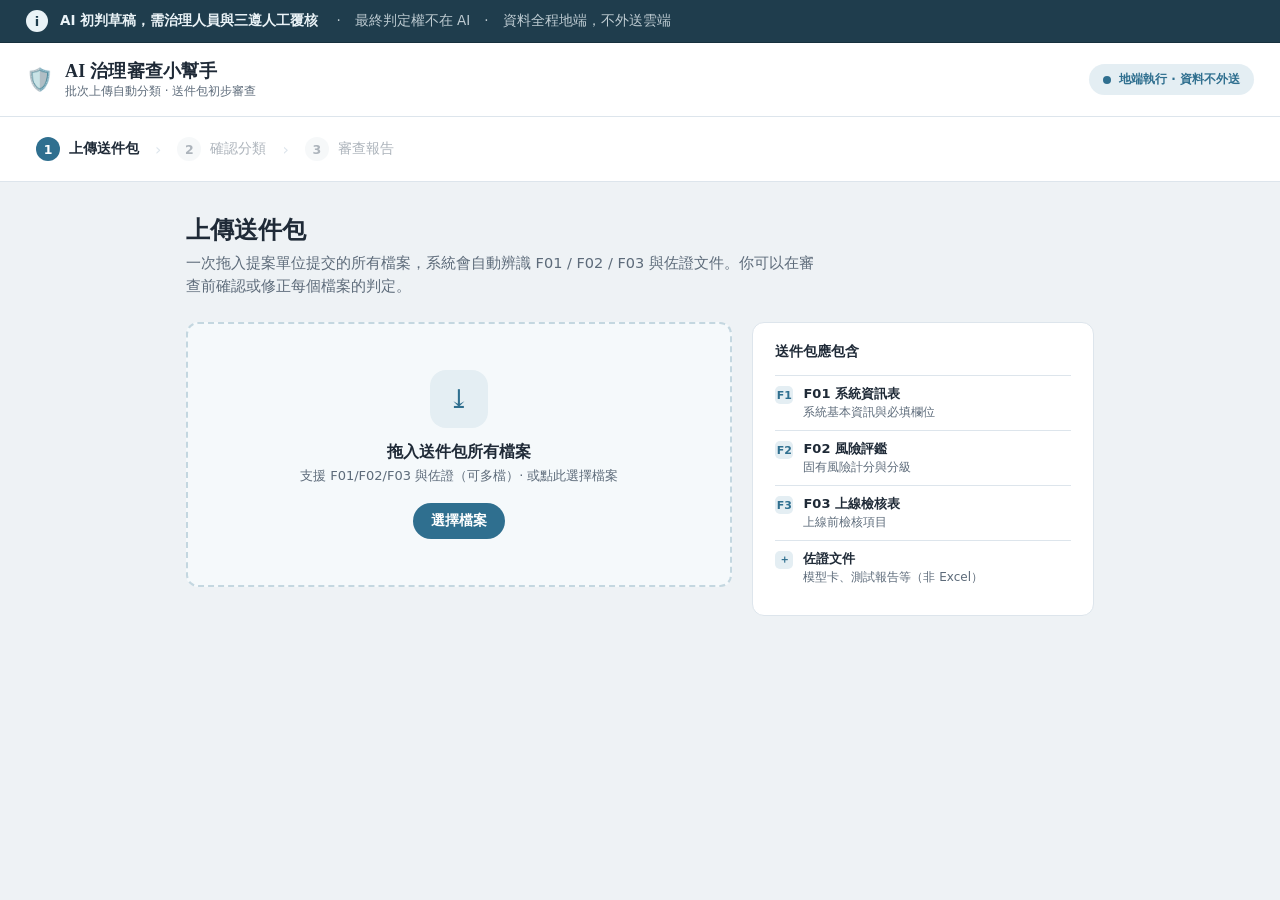
==== web/index.html @ 67807381 "feat: 高還原 Web 介面（FastAPI + 靜態前端，移植 Claude Design 設計稿） 把 Claude Design 設計稿 AI治理審查小幫手.dc.html 實作為可用的 W" ====
<!DOCTYPE html>
<html lang="zh-Hant">
<head>
  <meta charset="utf-8">
  <meta name="viewport" content="width=device-width, initial-scale=1">
  <title>AI 治理審查小幫手</title>
  <!-- 地端不外送：不載入任何外部資源（無 Google Fonts CDN）。字型用系統 CJK 堆疊。 -->
  <link rel="stylesheet" href="./styles.css">
</head>
<body>
  <div id="app"></div>
  <!-- 隱藏的真實檔案輸入：由「選擇檔案」按鈕觸發 -->
  <input id="file-input" type="file" multiple hidden>
  <script src="./app.js"></script>
</body>
</html>
---- web/styles.css ----
/* AI 治理審查小幫手 — 主題「沉穩信賴」（移植自 Claude Design .dc.html 的 THEME/SEV）。
   地端不外送：字型一律系統 CJK 堆疊，無外部請求。 */

:root {
  --bg: #eef2f5;
  --surface: #ffffff;
  --text: #1f2a37;
  --muted: #5d6b7a;
  --border: #dde5ec;
  --accent: #2f6f8f;
  --accent-text: #ffffff;
  --accent-soft: #e4eef3;
  --rad: 12px;
  --shadow: 0 1px 3px rgba(31, 42, 55, .08);
  --banner-bg: #1f3d4d;
  --banner-fg: #eaf3f7;
  --banner-border: #16303d;
  --drop-bg: #f5f9fb;
  --drop-border: #c4d7e0;
  --ok: #3f8a66;
  --ok-bg: #e9f5ef;

  --err-fg: #c0524a; --err-bg: #fbeceb; --err-border: #f1cec9;
  --warn-fg: #ad7a16; --warn-bg: #fbf3df; --warn-border: #efe1ba;
  --info-fg: #4a6b86; --info-bg: #eef3f7; --info-border: #dae5ee;

  --head-font: "Noto Serif TC", "Songti TC", "Songti SC", serif;
  --body-font: "Noto Sans TC", "PingFang TC", "Microsoft JhengHei", "Heiti TC", system-ui, sans-serif;
}

* { box-sizing: border-box; }
html, body { margin: 0; padding: 0; }
body {
  min-height: 100vh;
  background: var(--bg);
  color: var(--text);
  font-family: var(--body-font);
  -webkit-font-smoothing: antialiased;
}
select { font-family: inherit; }
button { font-family: inherit; cursor: pointer; }
::-webkit-scrollbar { width: 10px; height: 10px; }
::-webkit-scrollbar-thumb { background: rgba(0, 0, 0, .14); border-radius: 6px; }
@keyframes gv-spin { to { transform: rotate(360deg); } }

/* ── 固定頂部：橫幅 / 頁首 / 步驟器 ───────────────────────────── */
.gv-sticky { position: sticky; top: 0; z-index: 30; }

.gv-banner {
  display: flex; align-items: center; gap: 12px;
  padding: 10px 26px;
  background: var(--banner-bg); color: var(--banner-fg);
  border-bottom: 1px solid var(--banner-border);
}
.gv-banner .dot {
  flex: none; width: 22px; height: 22px; border-radius: 50%;
  display: grid; place-items: center;
  background: var(--banner-fg); color: var(--banner-bg);
  font-size: 13px; font-weight: 900;
}
.gv-banner .txt { font-size: 13.5px; line-height: 1.45; font-weight: 500; }
.gv-banner .txt strong { font-weight: 700; }
.gv-banner .txt span { opacity: .78; }

.gv-header {
  display: flex; align-items: center; justify-content: space-between; gap: 20px;
  padding: 16px 26px;
  background: var(--surface); border-bottom: 1px solid var(--border);
}
.gv-header .brand { display: flex; align-items: center; gap: 12px; }
.gv-header .brand .logo { font-size: 22px; }
.gv-header .brand .title { font-family: var(--head-font); font-weight: 700; font-size: 18px; letter-spacing: .2px; }
.gv-header .brand .sub { font-size: 12px; color: var(--muted); }
.gv-header .pill {
  display: flex; align-items: center; gap: 8px;
  padding: 7px 14px; border-radius: 999px;
  background: var(--accent-soft); color: var(--accent);
  font-size: 12px; font-weight: 600;
}
.gv-header .pill .dot { width: 8px; height: 8px; border-radius: 50%; background: var(--accent); }

.gv-steps {
  display: flex; align-items: center; gap: 6px;
  padding: 14px 26px;
  background: var(--surface); border-bottom: 1px solid var(--border);
}
.gv-step {
  display: flex; align-items: center; gap: 9px;
  border: none; background: transparent; padding: 6px 10px; border-radius: 8px;
  font-size: 13.5px;
}
.gv-step .num {
  width: 24px; height: 24px; flex: none; border-radius: 50%;
  display: grid; place-items: center; font-size: 12.5px; font-weight: 700;
}
.gv-step.cur { font-weight: 700; color: var(--text); }
.gv-step.cur .num { background: var(--accent); color: var(--accent-text); }
.gv-step.done { font-weight: 500; color: var(--muted); }
.gv-step.done .num { background: var(--accent-soft); color: var(--accent); }
.gv-step.todo { font-weight: 500; color: var(--muted); }
.gv-step.todo .num { background: var(--bg); color: var(--muted); }
.gv-step.disabled { cursor: default; opacity: .5; }
.gv-step-sep { color: var(--border); font-size: 16px; }

/* ── 內容區 ───────────────────────────────────────────────── */
.gv-main { max-width: 960px; margin: 0 auto; padding: 30px 26px 80px; }
.gv-h1 { font-family: var(--head-font); font-size: 24px; font-weight: 700; margin: 2px 0 6px; }
.gv-h1 .light { font-size: 15px; font-weight: 500; color: var(--muted); }
.gv-lead { color: var(--muted); font-size: 14.5px; line-height: 1.6; margin: 0 0 24px; max-width: 640px; }

.gv-error {
  margin: 0 0 18px; padding: 12px 16px; border-radius: 10px;
  background: var(--err-bg); color: var(--err-fg); border: 1px solid var(--err-border);
  font-size: 13.5px; font-weight: 600;
}

/* Step 1 上傳 */
.gv-upload-grid { display: grid; grid-template-columns: 1.6fr 1fr; gap: 20px; align-items: start; }
@media (max-width: 720px) { .gv-upload-grid { grid-template-columns: 1fr; } }
.gv-drop {
  text-align: left; appearance: none;
  border: 2px dashed var(--drop-border); background: var(--drop-bg);
  border-radius: var(--rad); padding: 46px 30px;
  display: flex; flex-direction: column; align-items: center; gap: 14px;
  transition: all .2s ease; width: 100%;
}
.gv-drop:hover, .gv-drop.dragover { border-color: var(--accent); background: var(--accent-soft); }
.gv-drop .ic {
  width: 58px; height: 58px; border-radius: 16px; display: grid; place-items: center;
  background: var(--accent-soft); color: var(--accent); font-size: 26px;
}
.gv-drop .big { font-weight: 700; font-size: 16px; color: var(--text); text-align: center; }
.gv-drop .small { font-size: 13px; color: var(--muted); margin-top: 4px; text-align: center; }
.gv-drop .cta {
  margin-top: 4px; padding: 9px 18px; border-radius: 999px;
  background: var(--accent); color: var(--accent-text); font-weight: 700; font-size: 13.5px;
}

.gv-aside {
  background: var(--surface); border: 1px solid var(--border);
  border-radius: var(--rad); padding: 20px 22px;
}
.gv-aside h3 { font-weight: 700; font-size: 14px; margin: 0 0 14px; }
.gv-aside .item { display: flex; gap: 10px; align-items: flex-start; padding: 9px 0; border-top: 1px solid var(--border); }
.gv-aside .tag {
  flex: none; margin-top: 1px; width: 18px; height: 18px; border-radius: 5px;
  background: var(--accent-soft); color: var(--accent);
  display: grid; place-items: center; font-size: 11px; font-weight: 900;
}
.gv-aside .name { font-size: 13px; line-height: 1.45; font-weight: 700; }
.gv-aside .note { color: var(--muted); font-size: 12px; }

.gv-filelist { background: var(--surface); border: 1px solid var(--border); border-radius: var(--rad); overflow: hidden; }
.gv-filelist .head {
  display: flex; align-items: center; justify-content: space-between;
  padding: 16px 20px; border-bottom: 1px solid var(--border); font-weight: 700; font-size: 14.5px;
}
.gv-row { display: flex; align-items: center; gap: 12px; padding: 13px 20px; border-top: 1px solid var(--border); }
.gv-row:first-child { border-top: none; }
.gv-row .ic { font-size: 18px; flex: none; }
.gv-row .meta { flex: 1; min-width: 0; }
.gv-row .fname { font-size: 13.5px; font-weight: 500; white-space: nowrap; overflow: hidden; text-overflow: ellipsis; }
.gv-row .fsize { font-size: 12px; color: var(--muted); }

/* 通用按鈕 */
.btn-primary {
  border: none; background: var(--accent); color: var(--accent-text);
  border-radius: 10px; padding: 13px 26px; font-weight: 700; font-size: 14.5px; box-shadow: var(--shadow);
}
.btn-primary:hover { filter: brightness(1.06); }
.btn-ghost {
  border: 1px solid var(--border); background: transparent; color: var(--muted);
  border-radius: 10px; padding: 12px 20px; font-weight: 600; font-size: 14px;
}
.btn-small { border: 1px solid var(--border); background: transparent; color: var(--muted); border-radius: 8px; padding: 7px 14px; font-size: 13px; }
.row-end { display: flex; justify-content: flex-end; margin-top: 22px; }
.row-split { display: flex; align-items: center; justify-content: space-between; gap: 16px; margin-top: 22px; }

/* Step 2 分類 */
.gv-chips { display: flex; flex-wrap: wrap; gap: 8px; margin-bottom: 18px; }
.gv-chip {
  display: inline-flex; align-items: center; gap: 7px; padding: 6px 13px; border-radius: 999px;
  font-size: 12.5px; font-weight: 500; border: 1px solid var(--border);
}
.gv-classify-row { padding: 13px 18px; border-top: 1px solid var(--border); }
.gv-classify-row:first-child { border-top: none; }
.gv-classify-row.flagged { box-shadow: inset 3px 0 0 var(--warn-border); }
.gv-classify-row .line { display: flex; align-items: center; gap: 12px; }
.gv-classify-row .ic { font-size: 18px; flex: none; }
.gv-classify-row .body { flex: 1; min-width: 0; }
.gv-classify-row .top { display: flex; align-items: center; gap: 8px; }
.gv-classify-row .fname { font-size: 13.5px; font-weight: 600; white-space: nowrap; overflow: hidden; text-overflow: ellipsis; }
.gv-classify-row .reason { font-size: 12px; color: var(--muted); margin-top: 3px; line-height: 1.4; }
.gv-flag {
  flex: none; font-size: 11px; font-weight: 700; padding: 2px 8px; border-radius: 6px;
  background: var(--warn-bg); color: var(--warn-fg); border: 1px solid var(--warn-border);
}
.gv-select {
  flex: none; appearance: none; border: 1px solid var(--border); background: var(--bg); color: var(--text);
  border-radius: 9px; padding: 9px 30px 9px 13px; font-size: 13px; font-weight: 600;
  background-image: url('data:image/svg+xml;utf8,<svg xmlns="http://www.w3.org/2000/svg" width="12" height="12" viewBox="0 0 12 12"><path d="M2 4l4 4 4-4" stroke="%23888" stroke-width="1.6" fill="none" stroke-linecap="round"/></svg>');
  background-repeat: no-repeat; background-position: right 11px center;
}

/* Step 3 報告 */
.gv-summary {
  background: var(--surface); border: 1px solid var(--border);
  border-left: 6px solid var(--bar); border-radius: var(--rad); box-shadow: var(--shadow); overflow: hidden;
}
.gv-summary .top {
  display: flex; flex-wrap: wrap; align-items: center; justify-content: space-between; gap: 20px; padding: 24px 26px;
}
.gv-summary .lead { display: flex; align-items: center; gap: 18px; min-width: 260px; }
.gv-summary .badge {
  flex: none; width: 60px; height: 60px; border-radius: 16px; display: grid; place-items: center; font-size: 30px;
}
.gv-summary .title { font-family: var(--head-font); font-size: 23px; font-weight: 700; }
.gv-summary .subline { font-size: 13.5px; color: var(--muted); margin-top: 3px; }
.gv-tiles { display: flex; gap: 10px; }
.gv-tile { min-width: 92px; text-align: center; padding: 14px 16px; border-radius: 12px; border: 1px solid; }
.gv-tile.big { outline: 2px solid; outline-offset: 1px; }
.gv-tile .n { font-size: 26px; font-weight: 900; line-height: 1; }
.gv-tile .l { font-size: 12px; margin-top: 5px; font-weight: 600; }
.gv-summary .foot {
  display: flex; flex-wrap: wrap; align-items: center; gap: 10px;
  padding: 13px 26px; background: var(--bg); border-top: 1px solid var(--border);
}
.gv-summary .foot .note { font-size: 12.5px; color: var(--muted); }
.gv-summary .foot .spacer { margin-left: auto; }

.gv-filters { display: flex; gap: 6px; margin: 24px 0 14px; }
.gv-filter {
  appearance: none; padding: 8px 16px; border-radius: 999px; font-size: 13px; font-weight: 600;
  transition: all .2s; border: 1px solid var(--border); background: var(--surface); color: var(--muted);
}
.gv-filter.active { border-color: var(--accent); background: var(--accent); color: var(--accent-text); }

.gv-findings { display: flex; flex-direction: column; gap: 10px; }
.gv-finding { background: var(--surface); border: 1px solid var(--border); border-radius: var(--rad); overflow: hidden; }
.gv-finding.err.open { border-color: var(--err-border); box-shadow: 0 1px 4px var(--err-bg); }
.gv-finding > .fbtn {
  width: 100%; appearance: none; border: none; background: transparent; text-align: left;
  display: flex; align-items: center; gap: 13px; padding: 15px 18px;
}
.gv-finding .fbadge {
  flex: none; width: 26px; height: 26px; border-radius: 8px; display: grid; place-items: center;
  font-size: 13px; font-weight: 900;
}
.gv-finding .fsev { flex: none; font-size: 11px; font-weight: 800; letter-spacing: .4px; text-transform: uppercase; }
.gv-finding .ftitle { flex: 1; font-size: 14.5px; font-weight: 700; color: var(--text); }
.gv-finding .floc {
  flex: none; font-size: 12px; color: var(--muted); background: var(--bg);
  border: 1px solid var(--border); padding: 3px 9px; border-radius: 7px;
}
.gv-finding .fcaret { flex: none; color: var(--muted); font-size: 14px; transition: transform .2s; }
.gv-finding.open .fcaret { transform: rotate(180deg); }
.gv-finding .fbody { padding: 2px 18px 18px 57px; }
.gv-compare { display: flex; gap: 10px; margin: 6px 0 13px; flex-wrap: wrap; }
.gv-compare .col { flex: 1; min-width: 140px; border-radius: 9px; padding: 10px 13px; border: 1px solid var(--border); background: var(--bg); }
.gv-compare .k { font-size: 11px; color: var(--muted); font-weight: 600; margin-bottom: 3px; }
.gv-compare .v { font-size: 13.5px; font-weight: 700; }
.gv-compare .expected .v { color: var(--ok); }
.gv-finding .fmsg { margin: 0; font-size: 13.5px; line-height: 1.65; color: var(--text); white-space: pre-wrap; }
.gv-finding .fmsg + .fmsg { margin-top: 6px; }
.gv-finding .fcode-line { display: flex; align-items: center; gap: 8px; margin-top: 11px; }
.gv-finding code, .gv-finding .fcode {
  font-size: 11.5px; color: var(--muted); background: var(--bg);
  border: 1px solid var(--border); padding: 2px 8px; border-radius: 6px;
}
.gv-finding .fhint { font-size: 11.5px; color: var(--muted); }

/* LLM 佐證彙整表（多行 Markdown 表格） */
.md-table { border-collapse: collapse; width: 100%; margin: 8px 0; font-size: 12.5px; }
.md-table th, .md-table td { border: 1px solid var(--border); padding: 6px 9px; text-align: left; vertical-align: top; }
.md-table th { background: var(--bg); font-weight: 700; }

/* 審查中遮罩 */
.gv-overlay { position: fixed; inset: 0; z-index: 50; background: rgba(20, 24, 30, .32); display: grid; place-items: center; }
.gv-overlay .box {
  background: var(--surface); border-radius: 16px; padding: 34px 44px;
  display: flex; flex-direction: column; align-items: center; gap: 16px; box-shadow: 0 18px 50px rgba(0, 0, 0, .25);
}
.gv-overlay .spin {
  width: 40px; height: 40px; border: 4px solid var(--accent-soft); border-top-color: var(--accent);
  border-radius: 50%; animation: gv-spin .8s linear infinite;
}
.gv-overlay .t { font-weight: 700; font-size: 15px; }
.gv-overlay .s { font-size: 12.5px; color: var(--muted); }

.btn-download {
  border: 1px solid var(--accent); background: var(--accent-soft); color: var(--accent);
  border-radius: 10px; padding: 12px 22px; font-weight: 700; font-size: 14px;
}
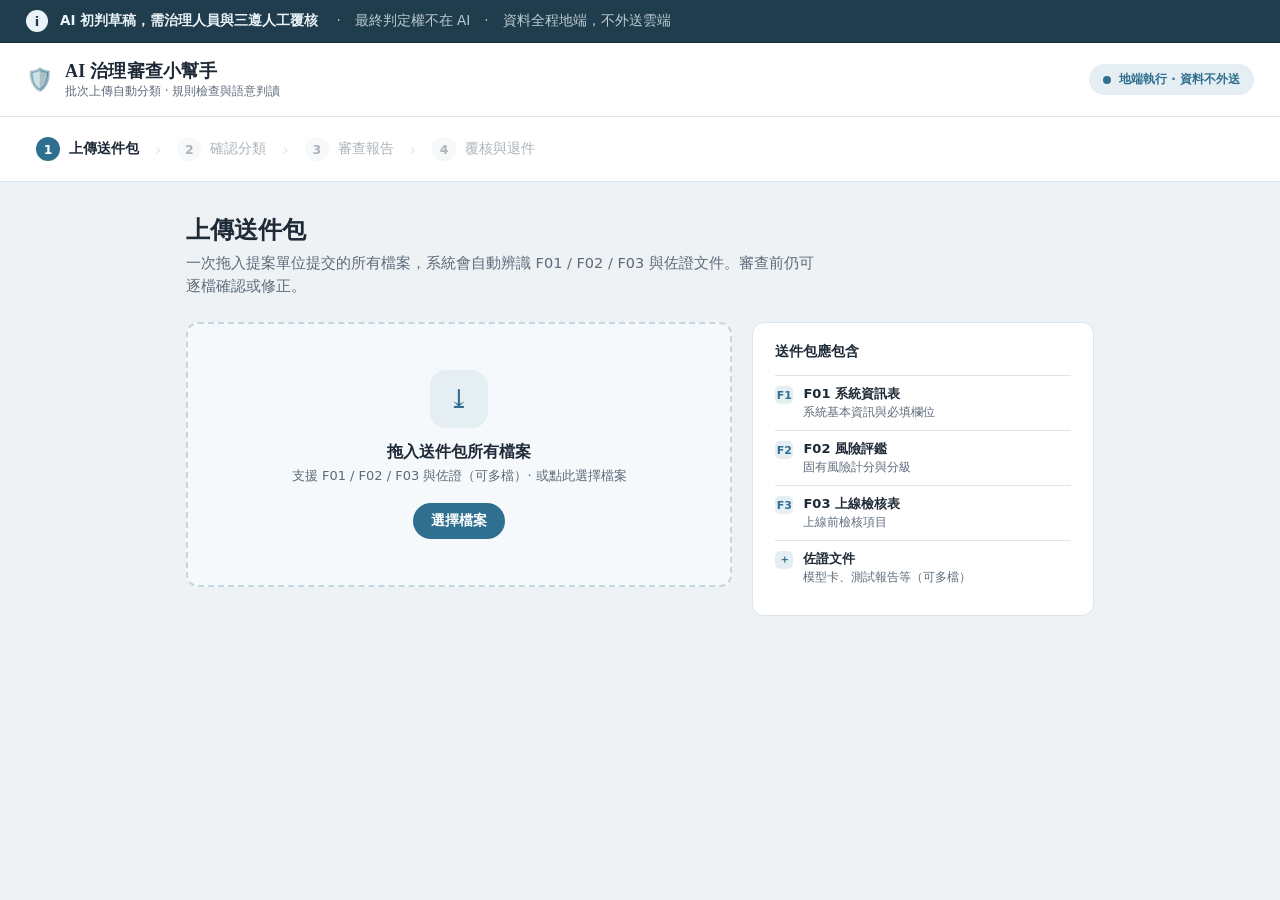
==== commit e4f5e72e: "feat(review): add defect-first review workflow" ====
--- a/web/index.html
+++ b/web/index.html
@@ -9,6 +9,9 @@
 </head>
 <body>
   <div id="app"></div>
+  <!-- 報告頁 modal / toast 必須留在 #app 外，避免狀態重繪時被一併移除。 -->
+  <div class="mask" id="mask" hidden></div>
+  <div class="toast" id="toast" role="status" aria-live="polite" hidden></div>
   <!-- 隱藏的真實檔案輸入：由「選擇檔案」按鈕觸發 -->
   <input id="file-input" type="file" multiple hidden>
   <script src="./app.js"></script>
--- a/web/styles.css
+++ b/web/styles.css
@@ -24,6 +24,11 @@
   --warn-fg: #ad7a16; --warn-bg: #fbf3df; --warn-border: #efe1ba;
   --info-fg: #4a6b86; --info-bg: #eef3f7; --info-border: #dae5ee;
 
+  /* 審查報告 v2 僅新增這三個 token；其餘沿用既有主題。 */
+  --row-attn: #fdf9ef;
+  --chip-bg: #eef2f5;
+  --dim: #8c98a4;
+
   --head-font: "Noto Serif TC", "Songti TC", "Songti SC", serif;
   --body-font: "Noto Sans TC", "PingFang TC", "Microsoft JhengHei", "Heiti TC", system-ui, sans-serif;
 }
@@ -83,11 +88,12 @@
   display: flex; align-items: center; gap: 6px;
   padding: 14px 26px;
   background: var(--surface); border-bottom: 1px solid var(--border);
+  overflow-x: auto;
 }
 .gv-step {
   display: flex; align-items: center; gap: 9px;
   border: none; background: transparent; padding: 6px 10px; border-radius: 8px;
-  font-size: 13.5px;
+  font-size: 13.5px; flex: none;
 }
 .gv-step .num {
   width: 24px; height: 24px; flex: none; border-radius: 50%;
@@ -114,7 +120,7 @@
   font-size: 13.5px; font-weight: 600;
 }
 
-/* Step 1 上傳 */
+/* Step 1 批次上傳 */
 .gv-upload-grid { display: grid; grid-template-columns: 1.6fr 1fr; gap: 20px; align-items: start; }
 @media (max-width: 720px) { .gv-upload-grid { grid-template-columns: 1fr; } }
 .gv-drop {
@@ -135,7 +141,6 @@
   margin-top: 4px; padding: 9px 18px; border-radius: 999px;
   background: var(--accent); color: var(--accent-text); font-weight: 700; font-size: 13.5px;
 }
-
 .gv-aside {
   background: var(--surface); border: 1px solid var(--border);
   border-radius: var(--rad); padding: 20px 22px;
@@ -149,11 +154,14 @@
 }
 .gv-aside .name { font-size: 13px; line-height: 1.45; font-weight: 700; }
 .gv-aside .note { color: var(--muted); font-size: 12px; }
-
-.gv-filelist { background: var(--surface); border: 1px solid var(--border); border-radius: var(--rad); overflow: hidden; }
+.gv-filelist {
+  background: var(--surface); border: 1px solid var(--border);
+  border-radius: var(--rad); overflow: hidden;
+}
 .gv-filelist .head {
   display: flex; align-items: center; justify-content: space-between;
-  padding: 16px 20px; border-bottom: 1px solid var(--border); font-weight: 700; font-size: 14.5px;
+  padding: 16px 20px; border-bottom: 1px solid var(--border);
+  font-weight: 700; font-size: 14.5px;
 }
 .gv-row { display: flex; align-items: center; gap: 12px; padding: 13px 20px; border-top: 1px solid var(--border); }
 .gv-row:first-child { border-top: none; }
@@ -168,6 +176,7 @@
   border-radius: 10px; padding: 13px 26px; font-weight: 700; font-size: 14.5px; box-shadow: var(--shadow);
 }
 .btn-primary:hover { filter: brightness(1.06); }
+.btn-primary:disabled { cursor: default; filter: none; opacity: .5; }
 .btn-ghost {
   border: 1px solid var(--border); background: transparent; color: var(--muted);
   border-radius: 10px; padding: 12px 20px; font-weight: 600; font-size: 14px;
@@ -176,11 +185,11 @@
 .row-end { display: flex; justify-content: flex-end; margin-top: 22px; }
 .row-split { display: flex; align-items: center; justify-content: space-between; gap: 16px; margin-top: 22px; }
 
-/* Step 2 分類 */
+/* Step 2 分類確認 / 報告 metadata */
 .gv-chips { display: flex; flex-wrap: wrap; gap: 8px; margin-bottom: 18px; }
 .gv-chip {
-  display: inline-flex; align-items: center; gap: 7px; padding: 6px 13px; border-radius: 999px;
-  font-size: 12.5px; font-weight: 500; border: 1px solid var(--border);
+  display: inline-flex; align-items: center; gap: 7px; padding: 6px 13px;
+  border-radius: 999px; font-size: 12.5px; font-weight: 500; border: 1px solid var(--border);
 }
 .gv-classify-row { padding: 13px 18px; border-top: 1px solid var(--border); }
 .gv-classify-row:first-child { border-top: none; }
@@ -195,14 +204,31 @@
   flex: none; font-size: 11px; font-weight: 700; padding: 2px 8px; border-radius: 6px;
   background: var(--warn-bg); color: var(--warn-fg); border: 1px solid var(--warn-border);
 }
+.gv-review-options { display: flex; flex-wrap: wrap; gap: 16px; margin: 0 0 18px; }
+.gv-review-options label { display: grid; gap: 6px; color: var(--muted); font-size: 13px; font-weight: 600; }
+.gv-review-meta { margin: 22px 0; padding: 20px; background: var(--surface); border: 1px solid var(--border); border-radius: 12px; }
+.gv-meta-grid { display: grid; grid-template-columns: repeat(2, minmax(0, 1fr)); gap: 12px 20px; }
+.gv-meta-grid > div { display: grid; gap: 4px; min-width: 0; }
+.gv-meta-grid strong { color: var(--muted); font-size: 12px; }
+.gv-meta-grid span { overflow-wrap: anywhere; font-size: 13px; }
+@media (max-width: 720px) { .gv-meta-grid { grid-template-columns: 1fr; } }
 .gv-select {
   flex: none; appearance: none; border: 1px solid var(--border); background: var(--bg); color: var(--text);
   border-radius: 9px; padding: 9px 30px 9px 13px; font-size: 13px; font-weight: 600;
   background-image: url('data:image/svg+xml;utf8,<svg xmlns="http://www.w3.org/2000/svg" width="12" height="12" viewBox="0 0 12 12"><path d="M2 4l4 4 4-4" stroke="%23888" stroke-width="1.6" fill="none" stroke-linecap="round"/></svg>');
   background-repeat: no-repeat; background-position: right 11px center;
 }
-
-/* Step 3 報告 */
+@media (max-width: 640px) {
+  .gv-classify-row .line { align-items: flex-start; flex-wrap: wrap; }
+  .gv-classify-row .body { flex-basis: calc(100% - 34px); }
+  .gv-classify-row .gv-select { width: 100%; }
+  .row-split { align-items: stretch; flex-wrap: wrap; }
+  .row-split > button { flex: 1 1 180px; }
+  .gv-main { padding-right: 18px; padding-left: 18px; }
+  .gv-steps { padding-right: 18px; padding-left: 18px; }
+}
+
+/* 報告 */
 .gv-summary {
   background: var(--surface); border: 1px solid var(--border);
   border-left: 6px solid var(--bar); border-radius: var(--rad); box-shadow: var(--shadow); overflow: hidden;
@@ -279,6 +305,7 @@
 .gv-overlay .box {
   background: var(--surface); border-radius: 16px; padding: 34px 44px;
   display: flex; flex-direction: column; align-items: center; gap: 16px; box-shadow: 0 18px 50px rgba(0, 0, 0, .25);
+  width: min(420px, calc(100vw - 32px)); text-align: center;
 }
 .gv-overlay .spin {
   width: 40px; height: 40px; border: 4px solid var(--accent-soft); border-top-color: var(--accent);
@@ -291,3 +318,479 @@
   border: 1px solid var(--accent); background: var(--accent-soft); color: var(--accent);
   border-radius: 10px; padding: 12px 22px; font-weight: 700; font-size: 14px;
 }
+
+/* ── Step 3 報告改版：Hero 結論條 / 其他待處理 / 檢核項狀態總覽 / 彙整參考 ── */
+
+/* Hero 結論條：錯誤數 + 待確認項比例 + 主因，一眼定調整份報告要不要處理。 */
+.gv-hero-conclusion {
+  display: inline-block; margin-top: 8px;
+  font-size: 13.5px; font-weight: 600; line-height: 1.4;
+  border-radius: 8px; padding: 7px 12px;
+}
+.gv-hero-conclusion.attn { background: var(--warn-bg); border: 1px solid var(--warn-border); color: var(--warn-fg); }
+.gv-hero-conclusion.ok { background: var(--ok-bg); border: 1px solid var(--ok-bg); color: var(--ok); }
+
+/* 章節共用標題（serif，比 gv-h1 略小，供三個新章節使用）＋ 上下節奏間距。 */
+.gv-h2 { font-family: var(--head-font); font-size: 18px; font-weight: 700; margin: 0; }
+.gv-others, .gv-matrix, .gv-reference { margin-top: 26px; }
+
+/* 其他待處理：非項次 error/warn，沿用 .gv-finding 卡片，只有存在時才渲染整節。 */
+.gv-others .gv-h2 { margin-bottom: 14px; }
+
+/* AI 判讀降級提示帶：端點連不上/中止時的顯著（非紅、琥珀）資訊帶，緊接 hero 之下。 */
+.gv-notices { margin-top: 18px; background: var(--warn-bg); border: 1px solid var(--warn-border); border-radius: var(--rad); padding: 12px 16px; }
+.gv-notices-head { font-weight: 700; color: var(--warn-fg); margin-bottom: 6px; font-size: 13.5px; }
+.gv-notices ul { margin: 0; padding-left: 20px; }
+.gv-notices li { color: var(--text); font-size: 13px; line-height: 1.5; margin: 3px 0; }
+.gv-notices strong { color: var(--warn-fg); }
+
+/* ① 檢核項狀態總覽：章節標頭（標題＋濾鏡並排）。 */
+.gv-matrix-head {
+  display: flex; align-items: center; justify-content: space-between; flex-wrap: wrap;
+  gap: 12px; margin-bottom: 14px;
+}
+.gv-matrix-filters { display: flex; gap: 6px; flex-wrap: wrap; }
+
+/* 總覽表白卡：橫向捲動避免窄螢幕擠壓，表格本身滿版。 */
+.gv-matrix-card {
+  background: var(--surface); border: 1px solid var(--border); border-radius: var(--rad);
+  box-shadow: var(--shadow); overflow-x: auto;
+}
+.gv-matrix-card table { width: 100%; border-collapse: collapse; font-size: 12.5px; }
+.gv-matrix-card th {
+  text-align: left; font-size: 11.5px; font-weight: 700; color: var(--muted);
+  background: var(--bg); padding: 9px 12px; white-space: nowrap;
+  border-bottom: 1px solid var(--border);
+}
+.gv-matrix-card td { padding: 8px 12px; border-top: 1px solid var(--border); vertical-align: middle; }
+.gv-matrix-card tbody tr:first-child td { border-top: none; }
+
+.gv-mrow { cursor: pointer; }
+.gv-mrow:not(.row-attn):not(.row-err):hover td { background: var(--bg); }
+/* 有問題的列淡色提示：先給不支援 color-mix 的瀏覽器一個純色後備，再用 color-mix 淡化。 */
+.gv-mrow.row-attn td { background: var(--warn-bg); background: color-mix(in srgb, var(--warn-bg) 45%, var(--surface)); }
+.gv-mrow.row-err td { background: var(--err-bg); background: color-mix(in srgb, var(--err-bg) 45%, var(--surface)); }
+
+.gv-mcaret { text-align: right; }
+.gv-matrix-card .fcaret { display: inline-block; color: var(--muted); font-size: 14px; transition: transform .2s; }
+.gv-mrow.open .fcaret { transform: rotate(180deg); }
+
+/* 狀態格：小色塊 label，依 kind 上色；white-space:nowrap 避免欄位內折行。 */
+.st-ok, .st-warn, .st-undet, .st-err, .st-none, .st-skip { font-weight: 600; font-size: 12px; white-space: nowrap; }
+.st-ok { color: var(--ok); }
+.st-warn { color: var(--warn-fg); }
+.st-undet { color: var(--muted); }
+.st-err { color: var(--err-fg); }
+.st-none { color: var(--muted); }
+/* 本次未判讀（不適用／佐證空白）：字重與飽和度都壓低，不與 ✓/▲/？ 爭取 triage 注意力。 */
+.st-skip { color: var(--muted); font-weight: 500; opacity: .75; }
+
+/* 摘要欄：單行省略號，完整內容在展開列 / title 屬性。 */
+.gv-mgist {
+  max-width: 220px; color: var(--muted); font-size: 12px;
+  white-space: nowrap; overflow: hidden; text-overflow: ellipsis;
+}
+
+/* 展開明細列：淺底色卡片，內含每個附掛 finding 的完整明細（沿用 .fbody）。 */
+.gv-matrix-detail td { background: var(--drop-bg); padding: 14px 16px; border-top: none; }
+.gv-mdetail-finding { padding: 4px 0; }
+.gv-mdetail-head { font-size: 12.5px; font-weight: 700; margin-bottom: 2px; }
+.gv-mdetail-sep { border-top: 1px solid var(--border); margin: 12px 0; }
+.gv-mdetail-empty { font-size: 13px; color: var(--muted); padding: 4px 0; }
+.gv-mdetail-refs { margin-top: 10px; font-size: 12px; color: var(--muted); }
+
+/* 文件內容（參考）：提案單位填寫原文與佐證引用片段。原文保留斷行，過長時區塊內捲動，
+   不讓一段長文把整列撐開。 */
+.gv-src { display: flex; flex-direction: column; gap: 10px; margin-top: 6px; }
+.gv-src-label { font-size: 12px; font-weight: 600; color: var(--muted); }
+.gv-src-note { font-size: 12px; color: var(--muted); margin: 2px 0; }
+.gv-src-text {
+  margin-top: 3px; padding: 8px 10px; border-left: 3px solid var(--border);
+  background: var(--bg); border-radius: 4px;
+  font-size: 13px; line-height: 1.65; white-space: pre-wrap; word-break: break-word;
+  max-height: 220px; overflow-y: auto;
+}
+/* 上線內容中「提案沒寫過」的句子；用底色標示而非改字色，維持原文可讀性。 */
+.gv-src-text mark { background: var(--warn-bg); color: inherit; padding: 0 2px; border-radius: 2px; }
+
+/* 總覽表 / 分頁清單的空狀態：虛線框，與資料卡明顯區隔。 */
+.gv-matrix-empty {
+  border: 1px dashed var(--border); border-radius: var(--rad); background: var(--drop-bg);
+  color: var(--muted); font-size: 13.5px; text-align: center; padding: 26px 20px;
+}
+
+/* ② 彙整參考：預設收合教師卡；展開後上方分頁 + 下方內容。 */
+.gv-ref-teaser {
+  width: 100%; display: flex; align-items: center; gap: 14px; text-align: left;
+  appearance: none; border: 1px solid var(--border); background: var(--surface);
+  border-radius: var(--rad); padding: 16px 20px; box-shadow: var(--shadow);
+}
+.gv-ref-teaser .badge {
+  flex: none; width: 30px; height: 30px; border-radius: 9px; display: grid; place-items: center;
+  background: var(--accent-soft); color: var(--accent); font-weight: 800; font-size: 13px;
+}
+.gv-ref-teaser .body { flex: 1; min-width: 0; }
+.gv-ref-teaser .title { font-weight: 700; font-size: 14.5px; color: var(--text); }
+.gv-ref-teaser .sum {
+  font-size: 12.5px; color: var(--muted); margin-top: 2px;
+  white-space: nowrap; overflow: hidden; text-overflow: ellipsis;
+}
+.gv-ref-teaser .fcaret { flex: none; color: var(--muted); font-size: 14px; transition: transform .2s; }
+.gv-ref-teaser .fcaret.open { transform: rotate(180deg); }
+.gv-ref-tabs { display: flex; gap: 6px; flex-wrap: wrap; margin: 14px 0 12px; }
+.gv-ref-body { margin-top: 2px; }
+
+/* ── Step 3 report v2：缺陷分流 / 逐項覆核 ─────────────────────── */
+
+/* 分層進度：先完成的檢查先出場，避免長時間以全螢幕遮罩阻斷操作。 */
+.gv-layers {
+  display: flex; flex-wrap: wrap; align-items: center; gap: 10px;
+  margin-bottom: 16px; padding: 11px 16px;
+  background: var(--surface); border: 1px solid var(--border);
+  border-radius: var(--rad); box-shadow: var(--shadow);
+}
+.gv-layer {
+  display: inline-flex; align-items: center; gap: 7px;
+  padding: 4px 10px; border-radius: 999px;
+  background: var(--chip-bg); color: var(--muted);
+  font-size: 12.5px; font-weight: 600;
+}
+.gv-layer .d { width: 7px; height: 7px; border-radius: 50%; background: var(--dim); }
+.gv-layer.done { color: var(--ok); background: var(--ok-bg); }
+.gv-layer.done .d { background: var(--ok); }
+.gv-layer.run, .gv-layer.running { color: var(--warn-fg); background: var(--warn-bg); }
+.gv-layer.run .d, .gv-layer.running .d {
+  background: var(--warn-fg); animation: gv-pulse 1.1s ease-in-out infinite;
+}
+.gv-layer.skipped { color: var(--dim); background: var(--chip-bg); }
+.gv-layers .rerun {
+  margin-left: auto; padding: 6px 12px;
+  border: 1px solid var(--border); border-radius: 8px;
+  background: transparent; color: var(--muted);
+  font-size: 12.5px; font-weight: 600;
+}
+.gv-layers .rerun:hover { background: var(--bg); }
+@keyframes gv-pulse { 50% { opacity: .25; } }
+
+/* Hero 的標題即初判結果；規則層結果只在 tile 內呈現。 */
+.gv-hero {
+  overflow: hidden;
+  background: var(--surface); border: 1px solid var(--border);
+  border-left: 6px solid var(--warn-fg); border-radius: var(--rad);
+  box-shadow: var(--shadow);
+}
+.gv-hero.pass, .gv-hero.passed { border-left-color: var(--ok); }
+.gv-hero .top { display: flex; align-items: flex-start; gap: 16px; padding: 22px 24px 18px; }
+.gv-hero .hero-copy { min-width: 0; }
+.gv-hero .lead { display: flex; align-items: flex-start; gap: 16px; min-width: 0; }
+.gv-hero .badge {
+  flex: none; display: grid; place-items: center;
+  width: 56px; height: 56px; border-radius: 16px;
+  background: var(--warn-bg); color: var(--warn-fg); font-size: 27px;
+}
+.gv-hero.pass .badge, .gv-hero.passed .badge { background: var(--ok-bg); color: var(--ok); }
+.gv-hero .verdict {
+  color: var(--warn-fg); font-family: var(--head-font);
+  font-size: 23px; font-weight: 700; line-height: 1.25;
+}
+.gv-hero.pass .verdict, .gv-hero.passed .verdict { color: var(--ok); }
+.gv-hero .subline { margin-top: 4px; color: var(--muted); font-size: 13px; }
+.gv-hero .because {
+  max-width: 640px; margin-top: 9px;
+  font-size: 14.5px; line-height: 1.65; text-wrap: pretty;
+}
+.gv-hero .gv-tiles {
+  display: grid; grid-template-columns: repeat(4, minmax(0, 1fr));
+  gap: 10px; padding: 0 24px 18px;
+}
+.gv-hero .gv-tile {
+  min-width: 0; padding: 13px 12px; text-align: center;
+  background: var(--bg); border: 1px solid var(--border); border-radius: 12px;
+}
+.gv-hero .gv-tile .n { font-size: 25px; font-weight: 900; line-height: 1; }
+.gv-hero .gv-tile .l { margin-top: 5px; color: var(--muted); font-size: 11.5px; font-weight: 600; }
+.gv-hero .gv-tile.risk {
+  color: var(--tile-fg, var(--ok));
+  background: var(--tile-bg, var(--ok-bg));
+  border-color: var(--tile-border, var(--ok-bg));
+}
+.gv-hero .gv-tile.risk .n, .gv-hero .gv-tile.risk .l { color: inherit; }
+.gv-hero .gv-tile.attn {
+  color: var(--warn-fg); background: var(--warn-bg); border-color: var(--warn-border);
+  outline: 2px solid var(--warn-border); outline-offset: 1px;
+}
+.gv-hero .gv-tile.attn .n, .gv-hero .gv-tile.attn .l { color: inherit; }
+.gv-hero .gv-tile.rules { text-align: left; }
+.gv-hero .gv-tile.rules .n { color: var(--ok); font-size: 13px; font-weight: 700; }
+.gv-hero .gv-tile.rules.error .n { color: var(--err-fg); }
+.gv-hero .gv-tile.rules .l { margin-top: 4px; line-height: 1.5; }
+.gv-hero .foot {
+  display: flex; flex-wrap: wrap; align-items: center; gap: 10px;
+  padding: 13px 24px; background: var(--bg); border-top: 1px solid var(--border);
+}
+.gv-hero .foot .note { margin-left: auto; color: var(--muted); font-size: 12.5px; }
+
+/* 報告頁按鈕尺寸依 handoff 收斂；上傳與分類頁的既有按鈕不受影響。 */
+.gv-hero .btn-primary, .gv-card .btn-primary, .gv-foot .btn-primary, .modal .btn-primary {
+  padding: 10px 18px; font-size: 13.5px;
+}
+.gv-hero .btn-ghost, .gv-card .btn-ghost, .gv-foot .btn-ghost, .modal .btn-ghost {
+  padding: 9px 16px; background: var(--surface); font-size: 13px;
+}
+.gv-hero .btn-ghost:hover, .gv-card .btn-ghost:hover,
+.gv-foot .btn-ghost:hover, .modal .btn-ghost:hover { background: var(--bg); }
+
+/* 缺陷清單 / 檢核項總覽切換與覆核進度。 */
+.gv-viewbar {
+  display: flex; flex-wrap: wrap; align-items: center; gap: 8px;
+  margin: 24px 0 12px;
+}
+.gv-viewbar h2 { margin: 0 8px 0 0; font-family: var(--head-font); font-size: 18px; font-weight: 700; }
+.gv-tab {
+  appearance: none; padding: 7px 15px;
+  border: 1px solid var(--border); border-radius: 999px;
+  background: var(--surface); color: var(--muted);
+  font-size: 13px; font-weight: 600;
+}
+.gv-tab.active, .gv-tab[aria-selected="true"] {
+  border-color: var(--accent); background: var(--accent); color: var(--accent-text);
+}
+.gv-progress {
+  display: flex; align-items: center; gap: 9px; margin-left: auto;
+  color: var(--muted); font-size: 12.5px; font-weight: 600;
+}
+.gv-progress .bar {
+  width: 96px; height: 6px; overflow: hidden;
+  background: var(--border); border-radius: 4px;
+}
+.gv-progress .bar i { display: block; height: 100%; background: var(--accent); }
+
+/* 兩個視圖共用的白卡、共通事實帶與同值欄收起帶。 */
+.gv-card {
+  overflow: hidden; background: var(--surface);
+  border: 1px solid var(--border); border-radius: var(--rad); box-shadow: var(--shadow);
+}
+.gv-common {
+  display: flex; flex-wrap: wrap; align-items: center; gap: 12px;
+  padding: 12px 16px; background: var(--warn-bg); border-bottom: 1px solid var(--warn-border);
+}
+.gv-common .t { color: var(--warn-fg); font-size: 13.5px; font-weight: 700; }
+.gv-common .s { color: var(--muted); font-size: 12.5px; }
+.gv-common .a {
+  margin-left: auto; padding: 6px 12px;
+  border: 1px solid var(--warn-border); border-radius: 8px;
+  background: var(--surface); color: var(--warn-fg);
+  font-size: 12.5px; font-weight: 700;
+}
+.gv-uniform {
+  display: flex; flex-wrap: wrap; align-items: center; gap: 8px;
+  padding: 9px 16px; background: var(--bg); border-bottom: 1px solid var(--border);
+  color: var(--muted); font-size: 12px;
+}
+.gv-uniform code {
+  padding: 2px 7px; background: var(--surface);
+  border: 1px solid var(--border); border-radius: 5px; font-size: 11.5px;
+}
+.gv-uniform .uniform-toggle { margin-left: auto; padding: 4px 10px; font-size: 12px; }
+.uniform-detail { padding: 10px 16px 14px; color: var(--muted); }
+.uniform-detail > div + div { margin-top: 3px; }
+.gv-card-actions {
+  display: flex; flex-wrap: wrap; align-items: center; gap: 10px;
+  padding: 12px 16px; background: var(--bg); border-top: 1px solid var(--border);
+}
+.gv-card-actions .card-note { margin-left: auto; color: var(--muted); font-size: 12px; }
+
+/* Grid 列：欄寬集中於 r-def / r-mx，展開內容獨立成 detail。 */
+.r {
+  display: grid; align-items: center; gap: 10px;
+  padding: 11px 16px; border-top: 1px solid var(--border);
+}
+.r.head {
+  padding: 9px 16px; border-top: none; background: var(--bg);
+  color: var(--muted); font-size: 11px; font-weight: 700;
+}
+.r-def { grid-template-columns: 112px 46px minmax(0, 1fr) 96px 24px; }
+.r-mx { grid-template-columns: minmax(0, 1fr) 108px 132px 24px; }
+.mx-toggle, .mx-caret {
+  min-width: 0; margin: 0; padding: 0; border: 0; background: transparent;
+  color: inherit; text-align: left;
+}
+.mx-toggle { display: flex; flex-direction: column; }
+.mx-caret { display: grid; place-items: center; min-height: 32px; text-align: right; }
+.r.clickable { cursor: pointer; }
+.r.clickable:hover { background: var(--bg); }
+.r.attn { background: var(--row-attn); }
+.r.attn:hover { background: var(--warn-bg); }
+.cell-title { min-width: 0; font-size: 13.5px; font-weight: 700; }
+.cell-sub {
+  min-width: 0; margin-top: 2px; overflow: hidden; text-overflow: ellipsis;
+  color: var(--muted); font-size: 11.5px; white-space: nowrap;
+}
+.n-big { text-align: right; font-size: 14px; font-weight: 800; }
+.caret { color: var(--muted); text-align: right; font-size: 13px; transition: transform .2s; }
+.open .caret, [aria-expanded="true"] .caret { transform: rotate(180deg); }
+
+/* 來源／狀態標籤只限定在報告卡，避免影響上傳頁既有的 .tag。 */
+.gv-card .tag, .detail .tag {
+  display: inline-flex; align-items: center; gap: 5px;
+  padding: 2px 8px; border-radius: 6px;
+  font-size: 11px; font-weight: 700; white-space: nowrap;
+}
+.tag-rule { background: var(--chip-bg); border: 1px solid var(--border); color: var(--text); }
+.tag-rag { background: var(--accent-soft); border: 1px solid var(--info-border); color: var(--accent); }
+.tag-llm { background: var(--warn-bg); border: 1px solid var(--warn-border); color: var(--warn-fg); }
+.tag-trial { background: var(--info-bg); border: 1px solid var(--info-border); color: var(--info-fg); }
+.st-warn { color: var(--warn-fg); font-size: 12.5px; font-weight: 600; }
+.st-err { color: var(--err-fg); font-size: 12.5px; font-weight: 600; }
+.st-ok { color: var(--ok); font-size: 12.5px; font-weight: 600; }
+.st-skip {
+  align-self: center; justify-self: start;
+  color: var(--dim); border-bottom: 1px dashed var(--dim);
+  font-size: 12.5px; font-weight: 500; opacity: 1;
+}
+
+/* 展開明細：rubric、引用原文、座標、規則碼與命中位置。 */
+.detail {
+  padding: 4px 16px 18px; background: var(--row-attn); border-top: 1px solid var(--border);
+  font-size: 13px; line-height: 1.7;
+}
+.detail.plain { background: var(--bg); }
+.detail h4 { margin: 14px 0 6px; color: var(--muted); font-size: 12px; font-weight: 700; letter-spacing: .3px; }
+.detail h4:first-child { margin-top: 12px; }
+.detail-note { max-width: 720px; color: var(--muted); }
+.rubric-tag { margin-left: 8px; }
+.rubric .unmet { color: var(--muted); }
+.quote-loc { margin-top: 6px; }
+.rubric { display: flex; flex-direction: column; gap: 6px; }
+.rubric > div { display: grid; grid-template-columns: 18px minmax(0, 1fr); gap: 8px; font-size: 12.5px; }
+.rubric .y { color: var(--ok); font-weight: 700; }
+.rubric .n { color: var(--warn-fg); font-weight: 700; }
+.quote {
+  padding: 9px 12px; white-space: pre-wrap; overflow-wrap: anywhere;
+  background: var(--surface); border-left: 3px solid var(--border); border-radius: 4px;
+  font-size: 12.5px; line-height: 1.65;
+}
+.loc { color: var(--accent); font-size: 11.5px; font-weight: 600; }
+.codes { display: flex; flex-wrap: wrap; gap: 6px; margin-top: 10px; }
+.codes code {
+  padding: 2px 8px; background: var(--surface); border: 1px solid var(--border);
+  border-radius: 6px; color: var(--muted); font-size: 11px;
+}
+.hits { display: flex; flex-wrap: wrap; gap: 6px; }
+.hit {
+  display: inline-flex; align-items: center; gap: 6px;
+  padding: 5px 10px; background: var(--surface); border: 1px solid var(--border);
+  border-radius: 8px; font-size: 12px;
+}
+.hit b { font-weight: 700; }
+.hit span { color: var(--muted); }
+
+/* 逐項覆核決定。 */
+.dec {
+  max-width: 100%; appearance: none;
+  padding: 6px 26px 6px 10px;
+  border: 1px solid var(--border); border-radius: 8px;
+  background-color: var(--surface); color: var(--muted);
+  background-image: url('data:image/svg+xml;utf8,<svg xmlns="http://www.w3.org/2000/svg" width="12" height="12" viewBox="0 0 12 12"><path d="M2 4l4 4 4-4" stroke="%23888" stroke-width="1.6" fill="none" stroke-linecap="round"/></svg>');
+  background-repeat: no-repeat; background-position: right 9px center;
+  font-size: 12px; font-weight: 600;
+}
+.dec.d-accept { border-color: var(--ok-bg); background-color: var(--ok-bg); color: var(--ok); }
+.dec.d-reject { border-color: var(--err-border); background-color: var(--err-bg); color: var(--err-fg); }
+.dec.d-na { color: var(--dim); }
+.mobile-decision { display: none; }
+.gv-persistence-note {
+  margin-top: 20px; padding: 10px 12px;
+  border: 1px solid var(--border); border-radius: 8px;
+  background: var(--bg); color: var(--muted);
+  font-size: 12.5px; line-height: 1.55;
+}
+.gv-foot {
+  display: flex; flex-wrap: wrap; align-items: center; justify-content: space-between;
+  gap: 12px; margin-top: 24px;
+}
+.gv-foot-actions { display: flex; flex-wrap: wrap; gap: 10px; }
+.review-wait {
+  display: flex; align-items: center; gap: 16px; padding: 24px;
+  color: var(--text); text-align: left;
+}
+.review-wait-icon {
+  flex: none; display: grid; place-items: center; width: 42px; height: 42px;
+  border-radius: 12px; background: var(--warn-bg); color: var(--warn-fg); font-size: 22px;
+}
+.review-wait p { margin: 5px 0 0; color: var(--muted); font-size: 13px; line-height: 1.6; }
+
+/* 補件通知與複製結果。mask/toast 常駐於 #app 外，不受整頁重繪影響。 */
+.mask {
+  position: fixed; inset: 0; z-index: 50;
+  display: grid; place-items: center; padding: 24px;
+  background: rgba(20, 24, 30, .32);
+}
+.mask[hidden] { display: none; }
+.modal {
+  display: flex; flex-direction: column; overflow: hidden;
+  width: min(680px, 100%); max-height: 82vh;
+  background: var(--surface); border-radius: 16px;
+  box-shadow: 0 18px 50px rgba(0, 0, 0, .25);
+}
+.modal header { padding: 18px 22px 12px; }
+.modal h3 { margin: 0 0 4px; font-family: var(--head-font); font-size: 18px; }
+.modal .sub { color: var(--muted); font-size: 12.5px; }
+.modal textarea {
+  flex: 1; min-height: 260px; margin: 0 22px; padding: 14px; resize: vertical;
+  border: 1px solid var(--border); border-radius: 10px;
+  background: var(--bg); color: var(--text);
+  font-family: var(--body-font); font-size: 13px; line-height: 1.75;
+}
+.modal footer {
+  display: flex; align-items: center; gap: 10px;
+  margin-top: 16px; padding: 14px 22px;
+  background: var(--bg); border-top: 1px solid var(--border);
+}
+.modal footer .note { margin-left: auto; color: var(--muted); font-size: 12px; }
+.toast {
+  position: fixed; left: 50%; bottom: 26px; z-index: 60;
+  max-width: calc(100vw - 32px); padding: 10px 18px;
+  transform: translateX(-50%);
+  background: var(--banner-bg); color: var(--banner-fg);
+  border-radius: 999px; box-shadow: 0 8px 24px rgba(0, 0, 0, .22);
+  font-size: 13px; font-weight: 600; text-align: center;
+}
+.toast[hidden] { display: none; }
+
+/* 大量新增的按鈕、分頁與可展開列都必須有清楚的鍵盤焦點。 */
+:where(button, select, textarea, [tabindex]:not([tabindex="-1"])):focus-visible {
+  outline: 3px solid color-mix(in srgb, var(--accent) 55%, white);
+  outline-offset: 2px;
+}
+.r.clickable:focus-visible { outline-offset: -3px; }
+
+@media (max-width: 760px) {
+  .gv-hero .top { padding-right: 18px; padding-left: 18px; }
+  .gv-hero .gv-tiles { grid-template-columns: repeat(2, minmax(0, 1fr)); padding-right: 18px; padding-left: 18px; }
+  .gv-hero .foot { padding-right: 18px; padding-left: 18px; }
+  .gv-hero .foot .note { width: 100%; margin-left: 0; }
+  .gv-progress { flex-basis: 100%; margin-left: 0; }
+  .r-def { grid-template-columns: minmax(0, 1fr) 46px 24px; }
+  .r-def .c-basis, .r-def .c-loc { display: none; }
+  .r-mx { grid-template-columns: minmax(0, 1fr) 92px 24px; }
+  .r-mx .c-dec { display: none; }
+  .detail .mobile-decision { display: block; margin-top: 10px; }
+  .gv-card-actions .card-note { flex-basis: 100%; margin-left: 0; }
+  .modal footer { flex-wrap: wrap; }
+  .modal footer .note { flex-basis: 100%; margin-left: 0; }
+}
+
+@media (max-width: 480px) {
+  .gv-hero .top { gap: 12px; }
+  .gv-hero .badge { width: 48px; height: 48px; border-radius: 14px; font-size: 23px; }
+  .gv-hero .verdict { font-size: 20px; }
+  .mask { padding: 12px; }
+  .modal textarea { min-height: 220px; margin-right: 14px; margin-left: 14px; }
+}
+
+@media (prefers-reduced-motion: reduce) {
+  html:focus-within { scroll-behavior: auto; }
+  .gv-layer.run .d, .gv-layer.running .d, .gv-overlay .spin { animation: none; }
+  .caret, .gv-finding .fcaret, .gv-ref-teaser .fcaret { transition: none; }
+}
